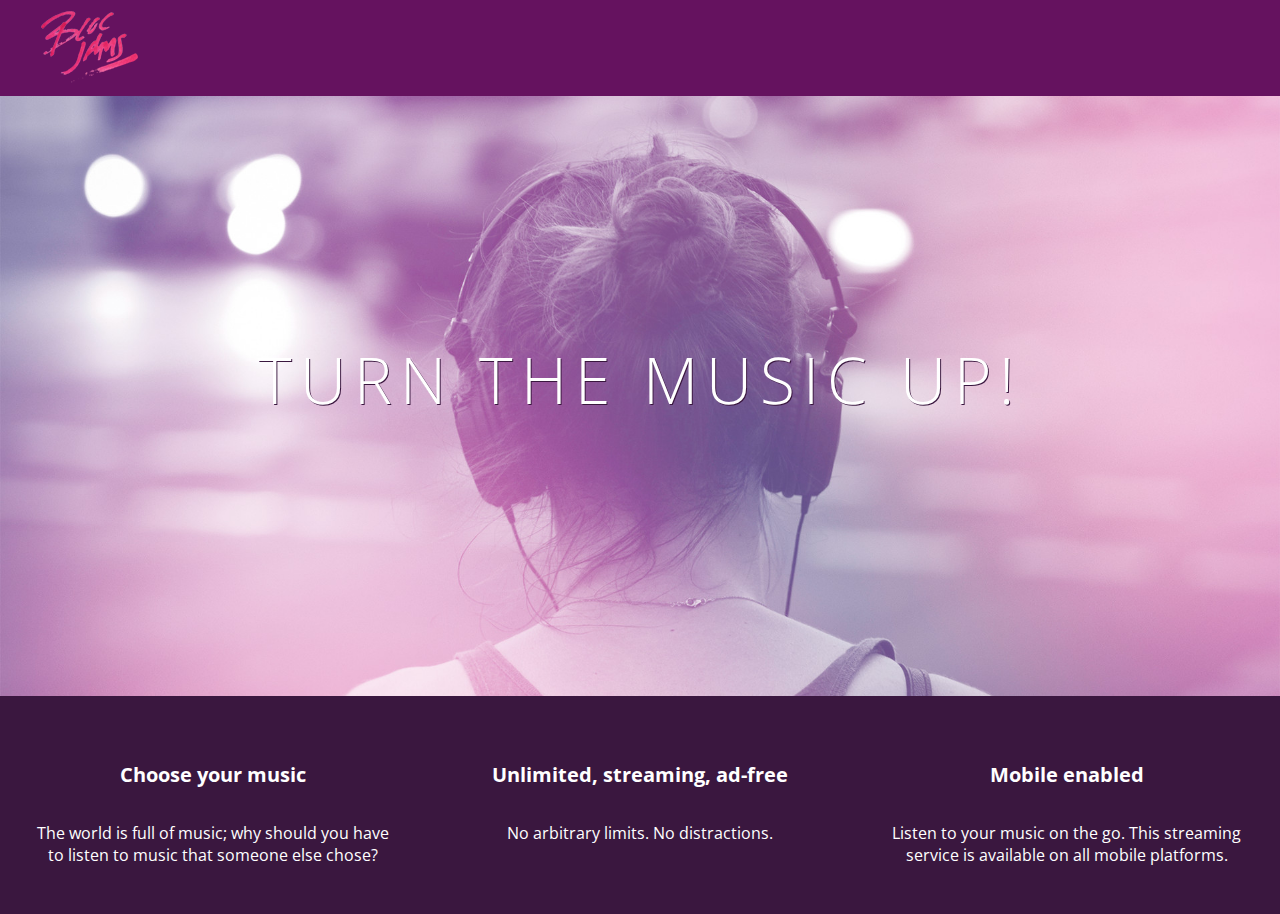
==== index.html @ 00ca292b "halfway through checkpoint 7" ====
<!DOCTYPE html>
<html>
    <head>
        <title>Bloc Jams</title>
        <link rel="stylesheet" type="text/css" href="http://fonts.googleapis.com/css?family=Open+Sans:400,800,600,700,300">
        <link rel="stylesheet" type="text/css" href="http://code.ionicframework.com/ionicons/2.0.1/css/ionicons.min.css">
        <link rel="stylesheet" type="text/css" href="styles/normalize.css">
        <link rel="stylesheet" type="text/css" href="styles/main.css">
        
        
    
    
    </head>
    <body class="landing">
        <nav class="navbar"> <!-- navigation bar -->
            <img src="assests/images/bloc_jams_logo.png" alt="bloc jams logo" class="logo">
        </nav>
        <section class="hero-content"> <!-- hero content -->
            <h1 class="hero-title">Turn the music up!</h1>
        </section>
        <section class="selling-points"> <!-- selling points -->
            <div class="point">
                <span class="ion-music-note"></span>
                <h5 class="point-title">Choose your music</h5>
                <p class="point-description">The world is full of music; why should you have to listen to music that someone else chose?</p>
            </div>
            <div class="point">
                <span class="ion-radio-waves"></span>
                <h5 class="point-title">Unlimited, streaming, ad-free</h5>
                <p class="point-description">No arbitrary limits. No distractions.</p>
            </div>
            <div class="point">
                <span class="ion-iphone"></span>
                <h5 class="point-title">Mobile enabled</h5>
                <p class="point-description">Listen to your music on the go. This streaming service is available on all mobile platforms.</p>
            </div>
        </section>
        
    
    
    </body>





</html>
---- styles/main.css ----
html {
    height: 100%;
    font-size: 100%;
}

body {
    font-family: 'Open Sans';
    color: white;
    min-height: 100%;
}

body.landing {
    background-color: rgb(58,23,63);
}

.navbar {
    padding: 0.5rem;
    background-color: rgb(101,18,95);
}

.navbar .logo {
    position: relative;
    left: 2rem;
}

.hero-content {
    position: relative;
    min-height: 600px;
    background-image: url(../assests/images/bloc_jams_bg.jpg);
    background-repeat: no-repeat;
    background-position: center center;
    background-size: cover;
}

.hero-content .hero-title {
    position: absolute;
    top: 40%;
    -webkit-transform: translateY(-50%);
    -moz-transform: translateY(-50%);
    -ms-transform: translateY(-50%);
    transform: translateY(-50%);
    width: 100%;
    text-align: center;
    font-size: 4rem;
    font-weight: 300;
    text-transform: uppercase;
    letter-spacing: 0.5rem;
    text-shadow: 1px 1px 0px rgb(58,23,63);
}

.selling-points {
    position: relative;
    display: table;
    width: 100%;
    -webkit-box-sizing: border-box;
    -moz-box-sizing: border-box;
    box-sizing: border-box;
}

.point {
    display: table-cell;
    position: relative;
    width: 33.3%;
    padding: 2rem;
    text-align: center;
}

.point .point-title {
    font-size: 1.25rem
}

.ion-music-note,
.ion-radio-waves,
.ion-iphone {
    color: rgb(233,50,117);
    font-size: 5rem;
}
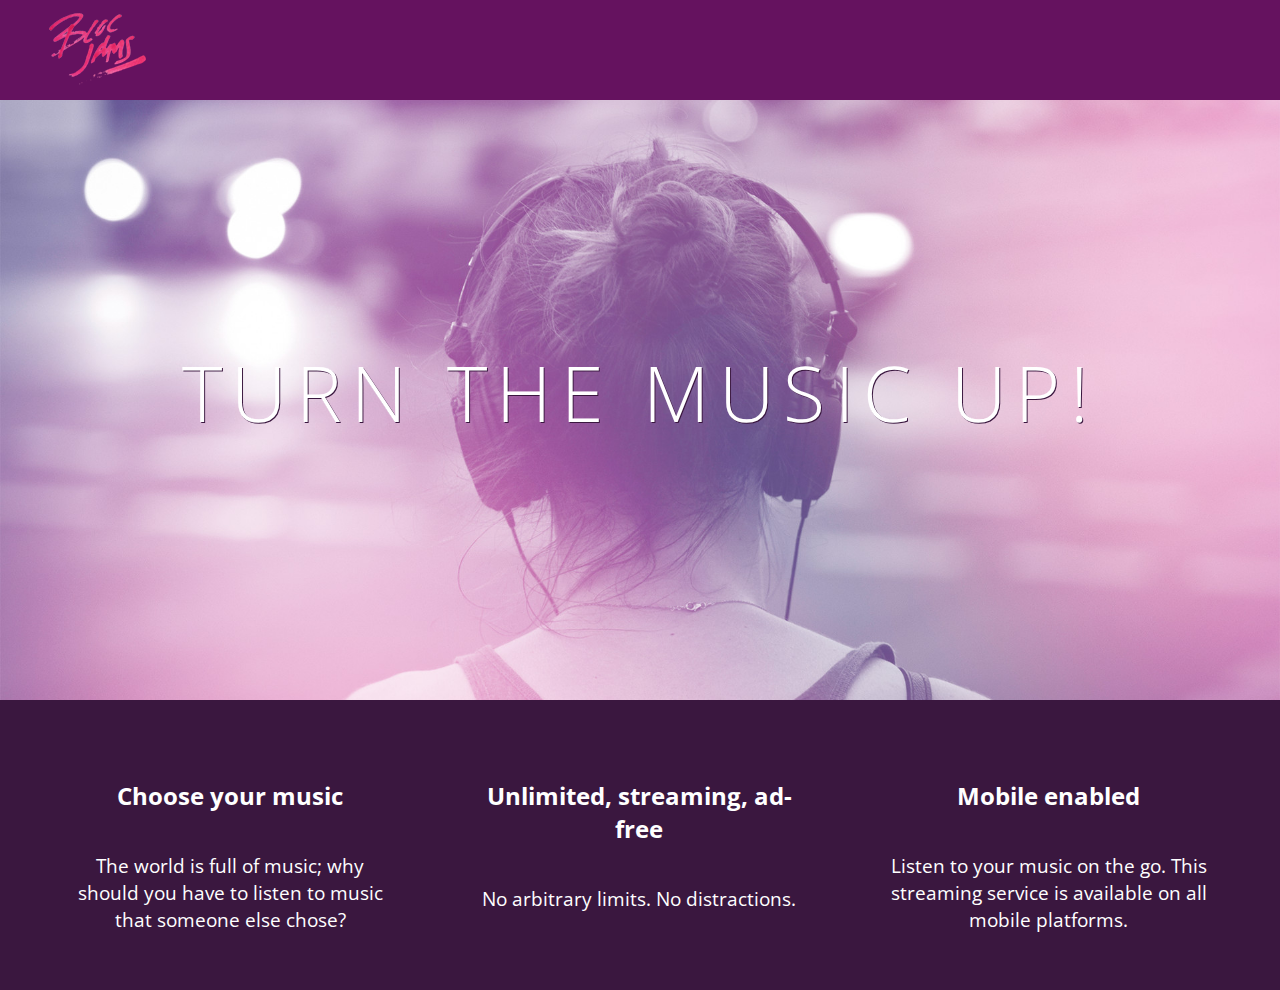
==== commit fca25806: "Checkpoint 8 - Add Media Queries & Columns" ====
--- a/index.html
+++ b/index.html
@@ -2,10 +2,12 @@
 <html>
     <head>
         <title>Bloc Jams</title>
+        <meta name="viewport" content="width=device-width, initial-scale=1">
         <link rel="stylesheet" type="text/css" href="http://fonts.googleapis.com/css?family=Open+Sans:400,800,600,700,300">
         <link rel="stylesheet" type="text/css" href="http://code.ionicframework.com/ionicons/2.0.1/css/ionicons.min.css">
         <link rel="stylesheet" type="text/css" href="styles/normalize.css">
         <link rel="stylesheet" type="text/css" href="styles/main.css">
+        <link rel="stylesheet" type="text/css" href="styles/landing.css">
         
         
     
@@ -18,18 +20,18 @@
         <section class="hero-content"> <!-- hero content -->
             <h1 class="hero-title">Turn the music up!</h1>
         </section>
-        <section class="selling-points"> <!-- selling points -->
-            <div class="point">
+        <section class="selling-points container"> <!-- selling points -->
+            <div class="point column third">
                 <span class="ion-music-note"></span>
                 <h5 class="point-title">Choose your music</h5>
                 <p class="point-description">The world is full of music; why should you have to listen to music that someone else chose?</p>
             </div>
-            <div class="point">
+            <div class="point column third">
                 <span class="ion-radio-waves"></span>
                 <h5 class="point-title">Unlimited, streaming, ad-free</h5>
                 <p class="point-description">No arbitrary limits. No distractions.</p>
             </div>
-            <div class="point">
+            <div class="point column third">
                 <span class="ion-iphone"></span>
                 <h5 class="point-title">Mobile enabled</h5>
                 <p class="point-description">Listen to your music on the go. This streaming service is available on all mobile platforms.</p>
--- a/styles/main.css
+++ b/styles/main.css
@@ -1,3 +1,9 @@
+*, *::before, *::after {
+    -webkit-box-sizing: border-box;
+    -moz-box-sizing: border-box;
+    box-sizing: border-box;
+}
+
 html {
     height: 100%;
     font-size: 100%;
@@ -23,55 +29,29 @@
     left: 2rem;
 }
 
-.hero-content {
-    position: relative;
-    min-height: 600px;
-    background-image: url(../assests/images/bloc_jams_bg.jpg);
-    background-repeat: no-repeat;
-    background-position: center center;
-    background-size: cover;
+.container {
+    margin: 0 auto;
+    max-width: 64rem;
 }
 
-.hero-content .hero-title {
-    position: absolute;
-    top: 40%;
-    -webkit-transform: translateY(-50%);
-    -moz-transform: translateY(-50%);
-    -ms-transform: translateY(-50%);
-    transform: translateY(-50%);
-    width: 100%;
-    text-align: center;
-    font-size: 4rem;
-    font-weight: 300;
-    text-transform: uppercase;
-    letter-spacing: 0.5rem;
-    text-shadow: 1px 1px 0px rgb(58,23,63);
+/* Medium and small screens (640px) */
+@media (min-width: 640px) {
+    html { font-size: 112%; }
+    
+    .column {
+        float: left;
+        padding-left: 1rem;
+        padding-right: 1rem;
+    }
+    
+    .column.full { width: 100%; }
+    .column.two-thirds { width: 66.7%; }
+    .column.half { width: 50%; }
+    .column.third { width: 33.3%; }
+    .column.fourth { width: 25%; }
+    .column.flow-opposite { float: right; }
 }
 
-.selling-points {
-    position: relative;
-    display: table;
-    width: 100%;
-    -webkit-box-sizing: border-box;
-    -moz-box-sizing: border-box;
-    box-sizing: border-box;
-}
-
-.point {
-    display: table-cell;
-    position: relative;
-    width: 33.3%;
-    padding: 2rem;
-    text-align: center;
-}
-
-.point .point-title {
-    font-size: 1.25rem
-}
-
-.ion-music-note,
-.ion-radio-waves,
-.ion-iphone {
-    color: rgb(233,50,117);
-    font-size: 5rem;
+@media (min-width: 1024px) {
+    html { font-size: 120%; }
 }--- a/styles/landing.css
+++ b/styles/landing.css
@@ -0,0 +1,49 @@
+body.landing {
+    background-color: rgb(58,23,63);
+}
+
+.hero-content {
+    position: relative;
+    min-height: 600px;
+    background-image: url(../assests/images/bloc_jams_bg.jpg);
+    background-repeat: no-repeat;
+    background-position: center center;
+    background-size: cover;
+}
+
+.hero-content .hero-title {
+    position: absolute;
+    top: 40%;
+    -webkit-transform: translateY(-50%);
+    -moz-transform: translateY(-50%);
+    transform: translateY(-50%);
+    width: 100%;
+    text-align: center;
+    font-size: 4rem;
+    font-weight: 300;
+    text-transform: uppercase;
+    letter-spacing: 0.5rem;
+    text-shadow: 1px 1px 0px rgb(58,23,63);
+}
+
+.selling-points {
+    position: relative;
+    
+}
+
+.point {
+     position: relative;
+     padding: 2rem;
+     text-align: center;
+ }
+ 
+ .point .point-title {
+     font-size: 1.25rem;
+ }
+ 
+ .ion-music-note,
+ .ion-radio-waves,
+ .ion-iphone {
+     color: rgb(233,50,117);
+     font-size: 5rem;
+ }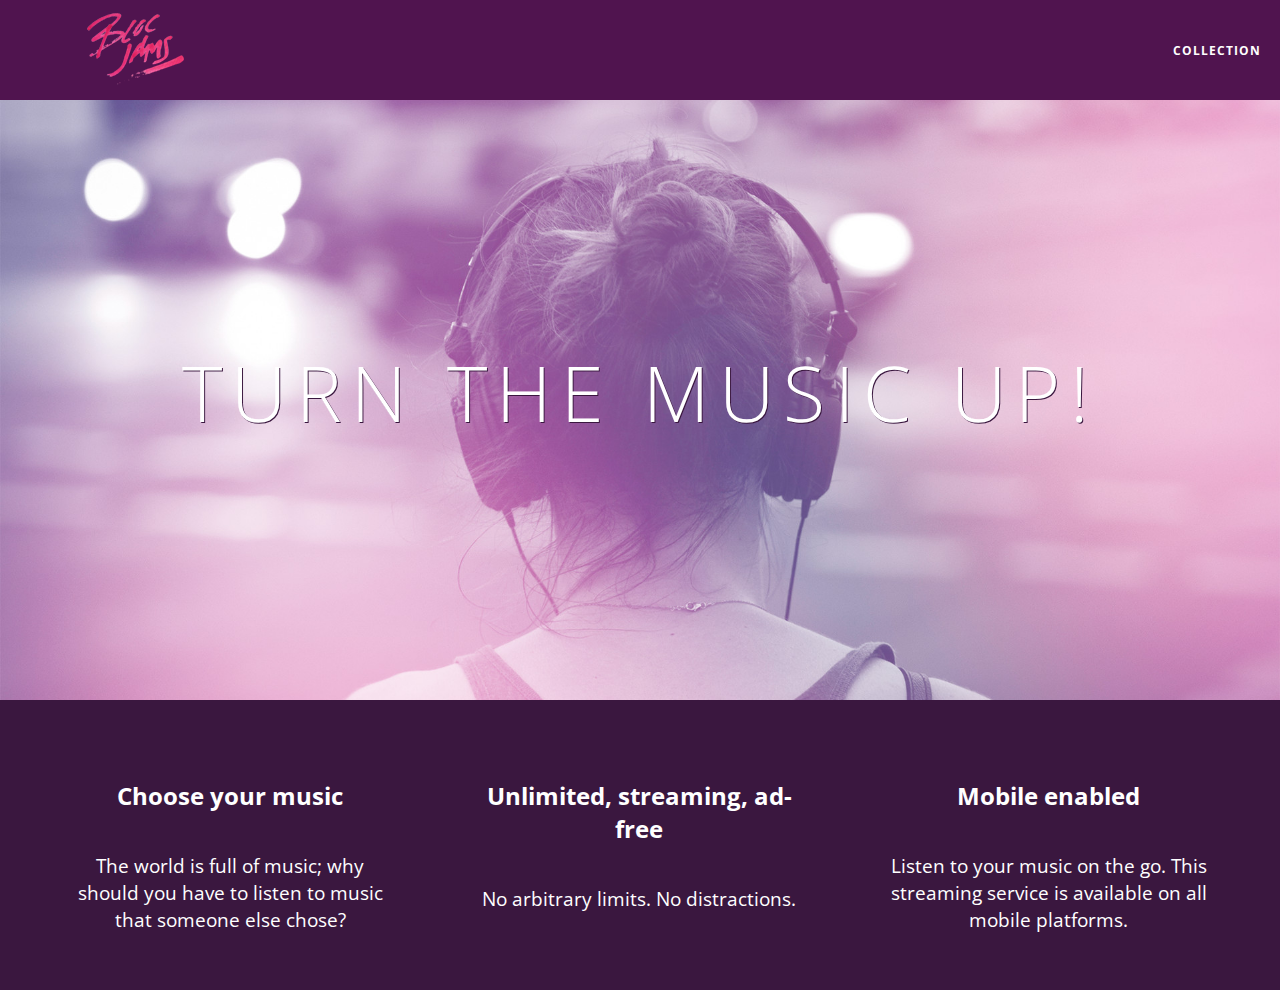
==== commit bdb24383: "checkpoint 9 collection" ====
--- a/index.html
+++ b/index.html
@@ -15,12 +15,17 @@
     </head>
     <body class="landing">
         <nav class="navbar"> <!-- navigation bar -->
-            <img src="assests/images/bloc_jams_logo.png" alt="bloc jams logo" class="logo">
+            <a href="index.html" class="logo">
+                <img src="assests/images/bloc_jams_logo.png" alt="bloc jams logo" class="logo">
+            </a>
+            <div class="links-container">
+                <a href="collection.html" class="navbar-link">collection</a>
+            </div>
         </nav>
         <section class="hero-content"> <!-- hero content -->
             <h1 class="hero-title">Turn the music up!</h1>
         </section>
-        <section class="selling-points container"> <!-- selling points -->
+        <section class="selling-points container clearfix"> <!-- selling points -->
             <div class="point column third">
                 <span class="ion-music-note"></span>
                 <h5 class="point-title">Choose your music</h5>
--- a/styles/main.css
+++ b/styles/main.css
@@ -20,13 +20,46 @@
 }
 
 .navbar {
+    position: relative;
     padding: 0.5rem;
-    background-color: rgb(101,18,95);
+    background-color: rgba(101,18,95,0.5);
+    z-index: 1;
 }
 
 .navbar .logo {
     position: relative;
     left: 2rem;
+    cursor: pointer;
+}
+
+.navbar .links-container {
+    display: table;
+    position: absolute;
+    top: 0;
+    right: 0;
+    height: 100px;
+    color: white;
+    text-decoration: none;
+}
+
+.links-container .navbar-link {
+    display: table-cell;
+    position: relative;
+    height: 100%;
+    padding-left: 1rem;
+    padding-right: 1rem;
+    vertical-align: middle;
+    color: white;
+    font-size: 0.625rem;
+    letter-spacing: 0.05rem;
+    font-weight: 700;
+    text-transform: uppercase;
+    text-decoration: none;
+    cursor: pointer;
+}
+
+.links-container .navbar-link:hover {
+    color: rgb(233,50,117);
 }
 
 .container {
@@ -54,4 +87,14 @@
 
 @media (min-width: 1024px) {
     html { font-size: 120%; }
+}
+
+.clearfix::before,
+.clearfix::after {
+    content: " ";
+    display: table;
+}
+
+.clearfix::after {
+    clear: both;
 }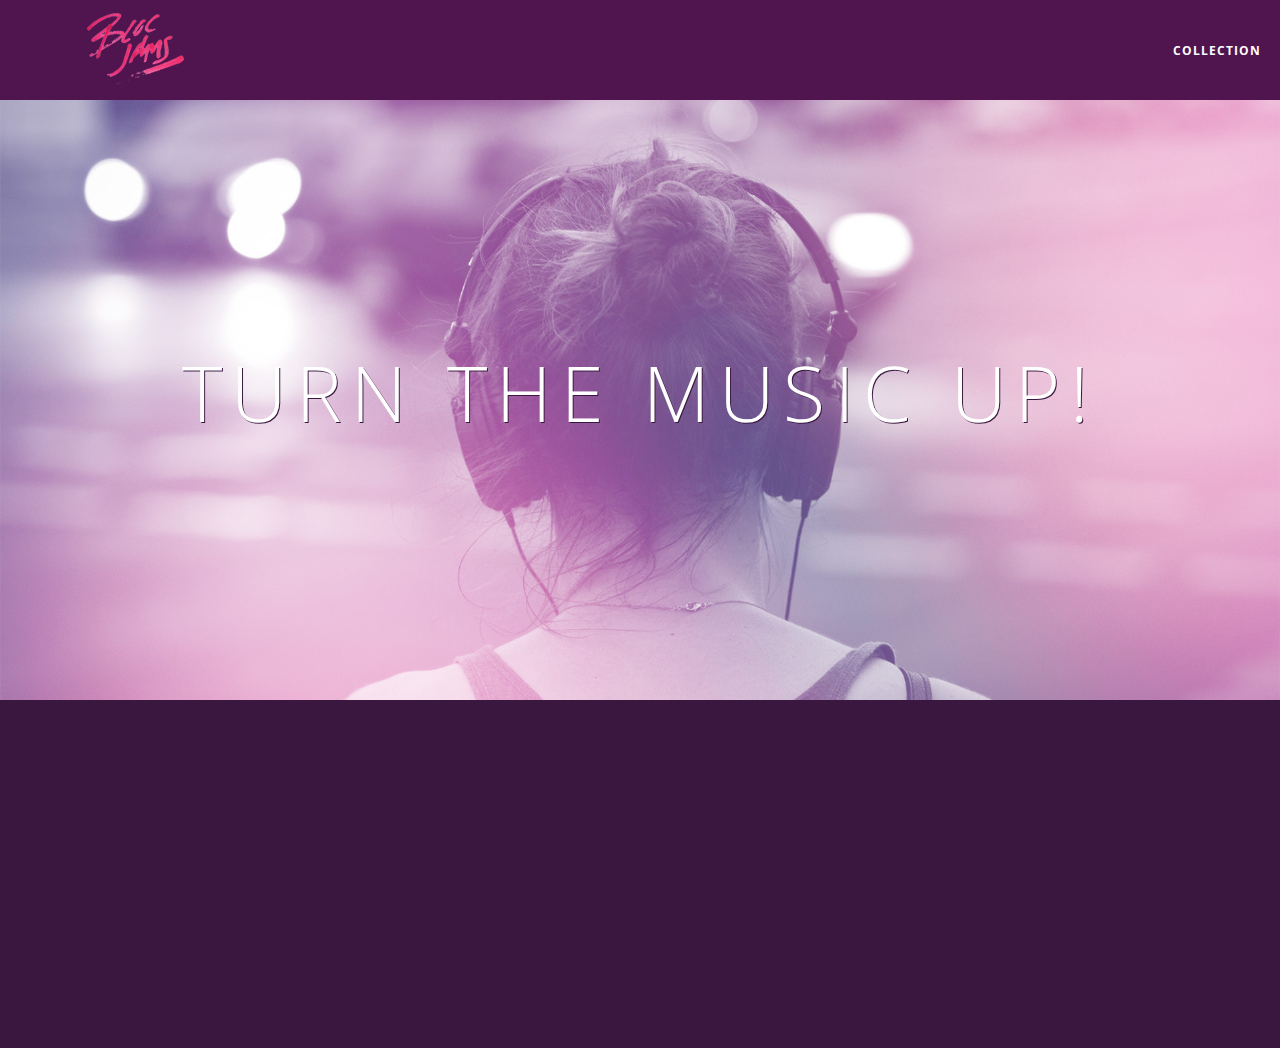
==== commit 3589b0f5: "Checkpoint 22: Completed" ====
--- a/index.html
+++ b/index.html
@@ -43,7 +43,7 @@
             </div>
         </section>
         
-    
+    <script src = "scripts/landing.js"></script>
     
     </body>
 
--- a/styles/main.css
+++ b/styles/main.css
@@ -67,6 +67,12 @@
     max-width: 64rem;
 }
 
+
+.container.narrow {
+    max-width: 56rem;
+}
+
+
 /* Medium and small screens (640px) */
 @media (min-width: 640px) {
     html { font-size: 112%; }
--- a/styles/landing.css
+++ b/styles/landing.css
@@ -35,6 +35,16 @@
      position: relative;
      padding: 2rem;
      text-align: center;
+    opacity: 0;
+    -webkit-transform: scaleX(0.9) translateY(3rem);
+    -moz-transform: scaleX(0.9) translateY(3rem);
+    transform: scaleX(0.9) translateY(3rem);
+    -webkit-transition: all 0.25s ease-in-out;
+    -moz-transition: all 0.25s ease-in-out;
+    transition: all 0.25s ease-in-out;
+    -webkit-transition-delay: 0.2s;
+    -moz-transition-delay: 0.2s;
+    transition-delay: 0.2s;
  }
  
  .point .point-title {
